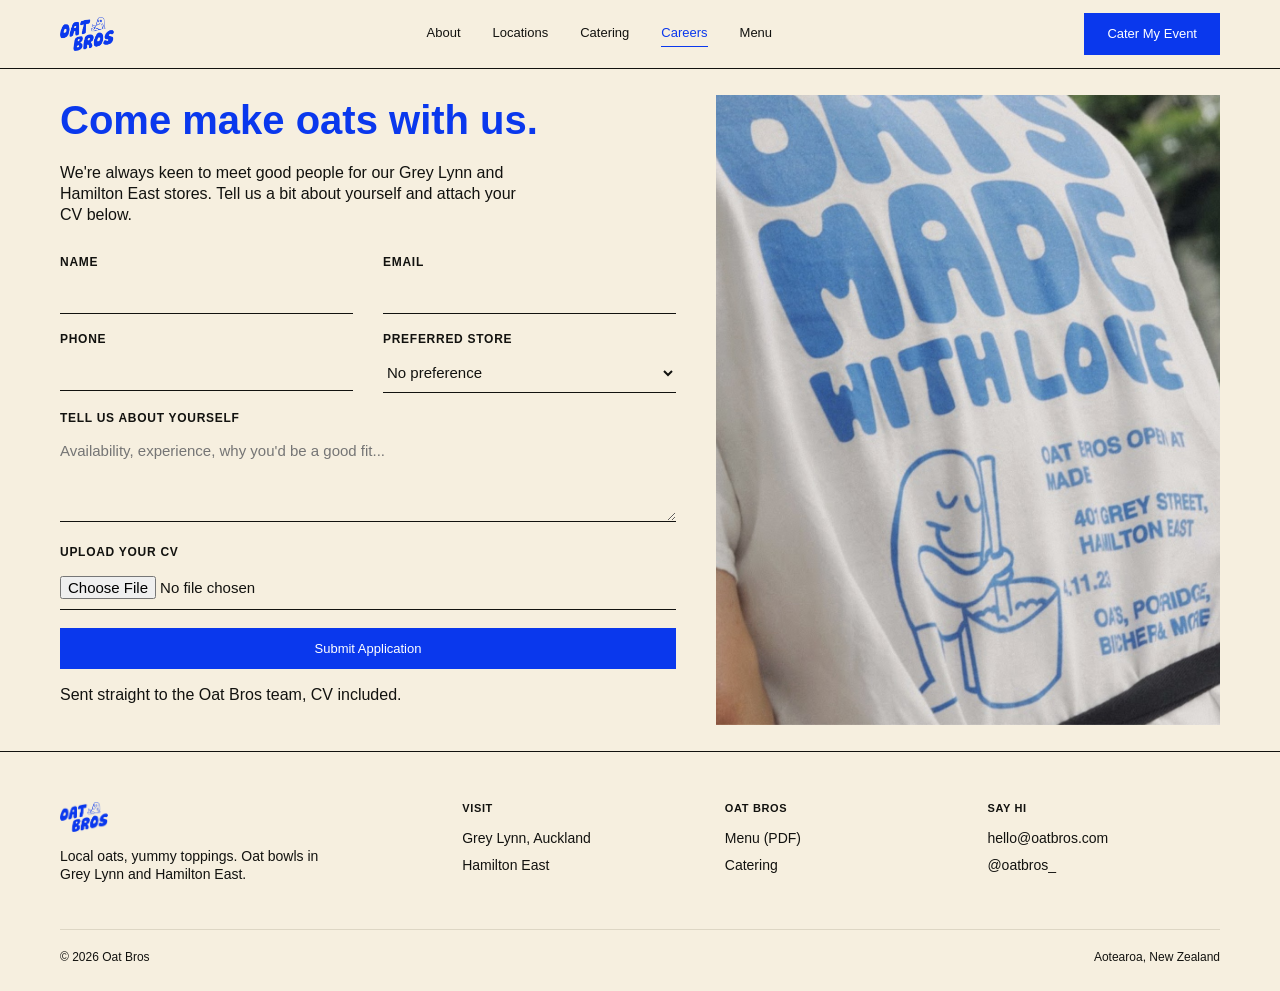
==== careers.html @ 848c264b "Add files via upload" ====
<!DOCTYPE html>
<html lang="en">
<head>
<meta charset="UTF-8">
<meta name="viewport" content="width=device-width, initial-scale=1.0">
<title>Careers — Oat Bros</title>
<meta name="description" content="Join the Oat Bros team in Grey Lynn or Hamilton East.">
<link rel="stylesheet" href="styles.css">
</head>
<body>

<header class="site-header">
  <div class="wrap">
    <a href="index.html" class="logo"><img src="/oat-bros-logo.png" alt="Oat Bros"></a>
    <nav class="nav">
      <a href="index.html#about">About</a>
      <a href="index.html#locations">Locations</a>
      <a href="catering.html">Catering</a>
      <a href="careers.html" class="current">Careers</a>
      <a href="/oat-bros-menu.pdf" target="_blank" rel="noopener">Menu</a>
    </nav>
    <div class="header-cta">
      <a href="catering.html" class="btn btn-solid">Cater My Event</a>
      <button class="nav-toggle" type="button" aria-label="Toggle menu" aria-expanded="false">Menu</button>
    </div>
  </div>
</header>

<section class="section-tight">
  <div class="wrap inset-row img-right">
    <div>
      <h1 style="font-size:clamp(28px,3.6vw,40px); color:var(--blue); margin:0 0 18px;">Come make oats with us.</h1>
      <p style="color:var(--ink-soft); font-size:16px; line-height:1.3; max-width:460px; margin:0 0 30px;">We're always keen to meet good people for our Grey Lynn and Hamilton East stores. Tell us a bit about yourself and attach your CV below.</p>

    <form id="careersForm" style="max-width:680px;" action="https://api.web3forms.com/submit" method="POST" enctype="multipart/form-data">
      <input type="hidden" name="access_key" value="4616c193-f815-4831-a058-849a3627480d">
      <input type="hidden" name="subject" value="New job application — Oat Bros website">
      <input type="hidden" name="from_name" value="Oat Bros Website">
      <input type="checkbox" name="botcheck" style="display:none;" tabindex="-1" autocomplete="off">
      <div class="grid-2">
        <div class="form-field">
          <label for="name">Name</label>
          <input type="text" id="name" name="name" required>
        </div>
        <div class="form-field">
          <label for="email">Email</label>
          <input type="email" id="email" name="email" required>
        </div>
      </div>
      <div class="grid-2">
        <div class="form-field">
          <label for="phone">Phone</label>
          <input type="tel" id="phone" name="phone">
        </div>
        <div class="form-field">
          <label for="location">Preferred Store</label>
          <select id="location" name="location">
            <option>No preference</option>
            <option>Grey Lynn, Auckland</option>
            <option>Hamilton East</option>
          </select>
        </div>
      </div>
      <div class="form-field">
        <label for="message">Tell us about yourself</label>
        <textarea id="message" name="message" placeholder="Availability, experience, why you'd be a good fit..."></textarea>
      </div>
      <div class="form-field">
        <label for="cv">Upload your CV</label>
        <input type="file" id="cv" name="attachment" accept=".pdf,.doc,.docx" style="border-bottom:1px solid var(--ink); padding-bottom:10px;">
      </div>
      <button type="submit" class="btn btn-solid" style="width:100%; justify-content:center;">Submit Application</button>
      <p class="form-note" id="careersFormNote">Sent straight to the Oat Bros team, CV included.</p>
    </form>
    </div>
    <div class="inset-photo"><img src="/oat-bros-tee.jpg" alt="Oat Bros &quot;Oats Made With Love&quot; tee"></div>
  </div>
</section>

<footer class="site-footer">
  <div class="wrap">
    <div class="footer-grid">
      <div class="footer-col">
        <a href="index.html" class="logo"><img src="/oat-bros-logo.png" alt="Oat Bros"></a>
        <p style="margin-top:16px; max-width:260px; color:var(--ink-soft);">Local oats, yummy toppings. Oat bowls in Grey Lynn and Hamilton East.</p>
      </div>
      <div class="footer-col">
        <h5>Visit</h5>
        <a href="index.html#locations">Grey Lynn, Auckland</a>
        <a href="index.html#locations">Hamilton East</a>
      </div>
      <div class="footer-col">
        <h5>Oat Bros</h5>
        <a href="/oat-bros-menu.pdf" target="_blank" rel="noopener">Menu (PDF)</a>
        <a href="catering.html">Catering</a>
      </div>
      <div class="footer-col">
        <h5>Say Hi</h5>
        <a href="mailto:hello@oatbros.com">hello@oatbros.com</a>
        <a href="https://instagram.com/oatbros_" target="_blank" rel="noopener">@oatbros_</a>
      </div>
    </div>
    <div class="footer-bottom">
      <span>© 2026 Oat Bros</span>
      <span>Aotearoa, New Zealand</span>
    </div>
  </div>
</footer>

<script>
  var navToggle = document.querySelector('.nav-toggle');
  var siteNav = document.querySelector('.nav');
  if (navToggle && siteNav) {
    navToggle.addEventListener('click', function () {
      var open = siteNav.classList.toggle('nav-open');
      navToggle.setAttribute('aria-expanded', open);
    });
    siteNav.querySelectorAll('a').forEach(function (a) {
      a.addEventListener('click', function () {
        siteNav.classList.remove('nav-open');
        navToggle.setAttribute('aria-expanded', 'false');
      });
    });
  }

  var careersForm = document.getElementById('careersForm');
  var careersNote = document.getElementById('careersFormNote');
  if (careersForm) {
    careersForm.addEventListener('submit', function (e) {
      e.preventDefault();
      var btn = careersForm.querySelector('button[type="submit"]');
      var originalLabel = btn.textContent;
      btn.disabled = true;
      btn.textContent = 'Sending...';
      fetch(careersForm.action, {
        method: 'POST',
        body: new FormData(careersForm),
        headers: { 'Accept': 'application/json' }
      })
        .then(function (res) { return res.json(); })
        .then(function (data) {
          if (data.success) {
            careersForm.reset();
            btn.textContent = 'Sent!';
            careersNote.textContent = "Thanks — we've got your application and will be in touch.";
          } else {
            btn.disabled = false;
            btn.textContent = originalLabel;
            careersNote.textContent = 'Something went wrong sending that — mind trying again?';
          }
        })
        .catch(function () {
          btn.disabled = false;
          btn.textContent = originalLabel;
          careersNote.textContent = 'Something went wrong sending that — mind trying again?';
        });
    });
  }
</script>

</body>
</html>
---- styles.css ----
/* ===========================================
   Oat Bros — shared styles (v3, simplified)
   Helvetica throughout, no decorative fonts.
   Minimal chrome, hairline dividers, real photography
   carrying the personality instead of CSS ornamentation.
   =========================================== */

:root {
  --blue: #0a38ed; /* Oat Bros brand blue, sampled from logo */
  --blue-dark: #072aad;
  --cream: #f6efdf;
  --paper: #ffffff;
  --ink: #12120f;
  --ink-soft: #12120f; /* body text now black, per global request */
  --line: #ddd6c4;
  --max: 1240px;
}

* { box-sizing: border-box; }
/* overflow-x: clip (not "hidden") on both html and body — "hidden" forces
   the UA to treat the element as a scroll container (which breaks
   position:sticky on .site-header on iOS Safari), while "clip" prevents
   horizontal overflow without creating a scroll container at all. */
html { scroll-behavior: smooth; overflow-x: clip; width: 100%; }

body {
  margin: 0;
  font-family: 'Helvetica Neue', Helvetica, Arial, sans-serif;
  color: var(--ink);
  background: var(--cream);
  line-height: 1.25;
  -webkit-font-smoothing: antialiased;
  overflow-x: clip;
  width: 100%;
}

img { max-width: 100%; display: block; }
a { color: inherit; text-decoration: none; }

.wrap {
  max-width: var(--max);
  margin: 0 auto;
  padding: 0 40px;
}

.eyebrow {
  font-size: 12px;
  text-transform: uppercase;
  letter-spacing: 0.08em;
  font-weight: 700;
  color: var(--ink-soft);
  margin: 0 0 14px;
}

/* ---------- Header ---------- */
.site-header {
  position: sticky;
  top: 0;
  z-index: 50;
  background: var(--cream);
  border-bottom: 1px solid var(--ink);
}
.site-header .wrap {
  display: flex;
  align-items: center;
  justify-content: space-between;
  height: 68px;
}
.logo {
  display: inline-flex;
  align-items: center;
}
.logo img { height: 34px; width: auto; display: block; }
.footer-col .logo img { height: 30px; }
.nav { display: flex; align-items: center; gap: 32px; }
.nav a {
  font-size: 13px;
  color: var(--ink);
  padding: 4px 0;
  border-bottom: 1px solid transparent;
}
.nav a:hover, .nav a.current { border-bottom-color: var(--blue); color: var(--blue); }
.header-cta { display: flex; align-items: center; gap: 22px; }

.nav-toggle {
  display: none;
  background: none;
  border: 1px solid var(--ink);
  padding: 9px 16px;
  font-size: 13px;
  font-weight: 600;
  font-family: inherit;
  cursor: pointer;
  color: var(--ink);
}
.nav-toggle:hover { border-color: var(--blue); color: var(--blue); }

/* ---------- Buttons / links ---------- */
.btn {
  display: inline-flex;
  align-items: center;
  gap: 8px;
  font-weight: 500;
  font-size: 13px;
  padding: 12px 22px;
  border: 1px solid var(--ink);
  cursor: pointer;
  transition: background .15s ease, color .15s ease;
  background: transparent;
  color: var(--ink);
}
.btn-solid { background: var(--blue); color: var(--paper); border-color: var(--blue); }
.btn-solid:hover { background: var(--blue-dark); border-color: var(--blue-dark); }

.link-arrow {
  display: inline-flex;
  align-items: center;
  gap: 6px;
  font-size: 13px;
  border-bottom: 1px solid currentColor;
  padding-bottom: 2px;
}
.link-arrow:hover { opacity: 0.6; }

/* ---------- Hero ---------- */
.hero { padding: 40px 0 32px; }
.hero-statement {
  padding: 44px 0;
  text-align: center;
}
.hero-statement h1 {
  font-size: clamp(38px, 6vw, 68px);
  line-height: 1.05;
  font-weight: 700;
  margin: 0;
  letter-spacing: -0.01em;
  color: var(--blue);
}
.hero-grid {
  display: grid;
  grid-template-columns: 1fr 1fr;
  gap: 50px;
  align-items: center;
}
.hero h1 {
  font-size: clamp(30px, 4vw, 48px);
  line-height: 1.08;
  font-weight: 700;
  margin: 0 0 20px;
  letter-spacing: -0.01em;
  color: var(--blue);
}

/* Full-bleed images — break out of the .wrap container
   (margin trick, not width:100vw, so it can't overshoot the
   real viewport width and cause horizontal scroll on mobile) */
.full-bleed {
  width: auto;
  margin-left: calc(50% - 50vw);
  margin-right: calc(50% - 50vw);
}
.full-bleed .photo-block { aspect-ratio: 2.745/1; } /* 21/9, 15% shorter */
@media (max-width: 900px) {
  .full-bleed .photo-block { aspect-ratio: 0.941/1; } /* 4/5, 15% shorter */
}
.hero-photo { aspect-ratio: 2.09/1; }
@media (max-width: 900px) {
  .hero-photo { aspect-ratio: auto; height: 66.67vh; }
}
.hero .lead {
  font-size: 17px;
  color: var(--ink-soft);
  max-width: 420px;
  margin: 0 0 30px;
}
.hero .cta-row { display: flex; align-items: center; gap: 24px; }
.photo-block {
  aspect-ratio: 4/5;
  display: flex;
  align-items: center;
  justify-content: center;
  color: var(--ink-soft);
  font-size: 12px;
  text-align: center;
  overflow: hidden;
}
.photo-block img { width: 100%; height: 100%; object-fit: cover; border: none; display: block; }

/* Two-up location photos, no borders, no boxed captions */
.location-photos {
  display: grid;
  grid-template-columns: 1fr 1fr;
  gap: 20px;
}
.location-photos .photo-block { aspect-ratio: 4/5; }
.location-simple {
  display: grid;
  grid-template-columns: 1fr 1fr;
  gap: 20px;
  margin-top: 24px;
}
.location-simple h3 { font-size: 18px; font-weight: 700; margin: 0 0 6px; }
.location-simple p { margin: 0; color: var(--ink-soft); font-size: 14px; line-height: 1.25; }
.location-simple a { text-decoration: underline; }
.location-simple a:hover { color: var(--blue); }

/* Menu list */
.menu-tag {
  display: inline-block;
  font-size: 10px;
  text-transform: uppercase;
  letter-spacing: 0.06em;
  font-weight: 700;
  color: var(--blue);
  border: 1px solid var(--blue);
  padding: 2px 8px;
  margin-left: 10px;
  vertical-align: middle;
}

/* ---------- Marquee ---------- */
.marquee {
  overflow: hidden;
  background: var(--blue);
  white-space: nowrap;
}
.marquee-track {
  display: inline-block;
  padding: 14px 0;
  animation: marquee 26s linear infinite;
}
.marquee-track span {
  font-weight: 700;
  font-size: clamp(26px, 3vw, 36px);
  text-transform: uppercase;
  letter-spacing: -0.01em;
  color: var(--cream);
  margin: 0 22px;
}
@keyframes marquee {
  from { transform: translateX(0); }
  to { transform: translateX(-50%); }
}

/* Split row — text on one side, photo bleeding to the outer edge */
.split-bleed {
  width: auto;
  margin-left: calc(50% - 50vw);
  margin-right: calc(50% - 50vw);
  display: grid;
  grid-template-columns: 1fr 1fr;
  align-items: stretch;
  padding-left: max(40px, calc((100vw - 1240px) / 2 + 40px));
}
.split-bleed .text-col {
  display: flex;
  flex-direction: column;
  justify-content: flex-start;
  gap: 20px;
  padding: 40px 60px 40px 0;
  max-width: 520px;
}
.split-bleed .text-col h2 {
  text-transform: uppercase;
  font-weight: 700;
  font-size: clamp(24px, 2.6vw, 32px);
  letter-spacing: 0.01em;
  margin: 0;
  color: var(--blue);
}
.split-bleed .text-col p { margin: 0; color: var(--ink-soft); font-size: 16px; line-height: 1.35; }
.split-bleed .text-col .link-arrow { text-transform: uppercase; align-self: flex-start; }
.split-bleed .img-col { overflow: hidden; min-height: 480px; }
.split-bleed .img-col img { width: 100%; height: 100%; object-fit: cover; display: block; }
@media (max-width: 900px) {
  .split-bleed { grid-template-columns: 1fr; padding-left: 0; }
  .split-bleed .text-col { padding: 40px 22px; max-width: none; }
  .split-bleed .img-col { min-height: 340px; }
}

/* ---------- Inset image + text rows (About / Catering) ---------- */
.inset-row {
  display: grid;
  grid-template-columns: 1fr 1fr;
  gap: 40px;
  align-items: start;
}
.inset-row.img-left { grid-template-columns: 0.9fr 1.1fr; }
.inset-row.img-left .inset-photo { order: 0; }
.inset-row.img-right { grid-template-columns: 1.1fr 0.9fr; }
.inset-row.img-right .inset-photo { order: 2; }
.inset-photo { aspect-ratio: 4/5; overflow: hidden; }
.inset-photo img { width: 100%; height: 100%; object-fit: cover; display: block; }
.inset-row h2 { margin-bottom: 18px; }
.inset-row p { color: var(--ink-soft); font-size: 16px; line-height: 1.3; max-width: 460px; }

/* Centered story block */
.story-center { text-align: center; }
.story-center .inset-photo {
  aspect-ratio: 16/10;
  max-width: 640px;
  margin: 0 auto 24px;
}
.story-center p {
  max-width: 620px;
  margin: 0 auto;
  color: var(--ink-soft);
  font-size: 16px;
  line-height: 1.3;
}

/* Square full-bleed location images + clickable captions (one hover unit) */
.location-square-grid {
  display: grid;
  grid-template-columns: 1fr 1fr;
  gap: 2px;
}
.location-block {
  display: block;
  color: inherit;
  text-align: center;
}
.location-block .photo-block {
  aspect-ratio: 1.176/1; /* 1/1, 15% shorter */
  position: relative;
}
.location-block .location-caption {
  padding: 14px 20px;
  border-top: 1px solid var(--ink);
  transition: background .2s ease, color .2s ease;
}
.location-block:hover .location-caption { background: var(--blue); color: var(--cream); }
.location-caption h3 { font-size: 18px; font-weight: 700; margin: 0 0 4px; }
.location-caption p { margin: 0; font-size: 13px; opacity: 0.75; }

/* ---------- Sections ---------- */
section { padding: 44px 0; }
.section-tight { padding: 26px 0; }
h2.section-title {
  font-size: clamp(26px, 3vw, 36px);
  margin: 0 0 16px;
  line-height: 1.15;
  font-weight: 700;
  max-width: 700px;
  letter-spacing: -0.01em;
  color: var(--blue);
}
.section-lead {
  font-size: 17px;
  color: var(--ink-soft);
  max-width: 560px;
  margin: 0 0 36px;
  line-height: 1.25;
}

/* Photo grid — simple two-up */
.photo-grid {
  display: grid;
  grid-template-columns: 1fr 1fr;
  gap: 20px;
}

/* Product / offering rows */
.offer-row {
  display: grid;
  grid-template-columns: 1fr 1.3fr;
  gap: 44px;
  align-items: center;
  padding: 48px 0;
  border-top: 1px solid var(--line);
}
.offer-row:last-of-type { border-bottom: 1px solid var(--line); }
.offer-row.reverse { grid-template-columns: 1.3fr 1fr; }
.offer-row.reverse .offer-photo { order: 2; }
.offer-row h3 { font-size: 24px; margin: 0 0 12px; font-weight: 700; }
.offer-row p { color: var(--ink-soft); font-size: 15px; max-width: 420px; margin: 0 0 18px; }
.offer-photo { aspect-ratio: 5/4; display:flex; align-items:center; justify-content:center; color: var(--ink-soft); font-size:12px; text-align:center; overflow: hidden; }
.offer-photo img { width: 100%; height: 100%; object-fit: cover; border: none; display: block; }

/* Simple list rows for menu items */
.list-row {
  display: flex;
  justify-content: space-between;
  align-items: baseline;
  gap: 20px;
  padding: 20px 0;
  border-bottom: 1px solid var(--line);
}
.list-row:first-of-type { border-top: 1px solid var(--line); }
.list-row h4 { margin: 0 0 4px; font-size: 16px; font-weight: 700; }
.list-row p { margin: 0; color: var(--ink-soft); font-size: 14px; }
.list-row .price { font-weight: 500; white-space: nowrap; font-size: 13px; color: var(--ink-soft); }

/* Plain statement band */
.statement {
  border-top: 1px solid var(--blue);
  border-bottom: 1px solid var(--blue);
  padding: 50px 0;
  text-align: center;
}
.statement p {
  font-size: clamp(20px, 2.6vw, 30px);
  font-weight: 700;
  max-width: 720px;
  margin: 0 auto;
  line-height: 1.3;
  color: var(--blue);
}

/* Steps */
.steps { display: grid; grid-template-columns: repeat(4, 1fr); gap: 30px; }
.step-num { font-size: 13px; color: var(--ink-soft); margin-bottom: 8px; }
.steps h4 { font-size: 15px; font-weight: 700; margin: 0 0 6px; }
.steps p { color: var(--ink-soft); font-size: 14px; margin: 0; }

/* Locations */
.location-row {
  padding: 32px 0;
  border-top: 1px solid var(--line);
  display: grid;
  grid-template-columns: 1fr 1fr 1fr;
  gap: 20px;
  align-items: baseline;
}
.location-row:last-of-type { border-bottom: 1px solid var(--line); }
.location-row .badge {
  font-size: 11px;
  text-transform: uppercase;
  letter-spacing: 0.06em;
  font-weight: 700;
  color: var(--ink-soft);
}
.location-row h3 { font-size: 22px; margin: 6px 0 0; font-weight: 700; }
.location-row .addr { font-size: 15px; }
.location-row .hours { color: var(--ink-soft); font-size: 14px; }

/* Contact / forms */
.form-field { margin-bottom: 18px; }
.form-field label {
  display: block;
  font-size: 12px;
  text-transform: uppercase;
  letter-spacing: 0.06em;
  font-weight: 700;
  margin-bottom: 6px;
  color: var(--ink-soft);
}
.form-field input,
.form-field select,
.form-field textarea {
  width: 100%;
  padding: 10px 0;
  border: none;
  border-bottom: 1px solid var(--ink);
  border-radius: 0;
  background: transparent;
  font-family: 'Helvetica Neue', Helvetica, Arial, sans-serif;
  font-size: 15px;
  color: var(--ink);
}
.form-field input:focus,
.form-field select:focus,
.form-field textarea:focus { outline: none; border-bottom-color: var(--blue); }
.form-field textarea { resize: vertical; min-height: 90px; }
.form-note { font-size: 12px; color: var(--ink-soft); margin-top: 16px; }
.grid-2 { display: grid; grid-template-columns: 1fr 1fr; gap: 0 30px; }

.contact-panel { border-top: 1px solid var(--ink); padding-top: 30px; }
.contact-panel h3 { font-size: 12px; text-transform: uppercase; letter-spacing: 0.06em; margin: 0 0 8px; font-weight: 700; }
.contact-panel p { color: var(--ink-soft); margin: 0 0 26px; font-size: 15px; }
.contact-panel a { text-decoration: underline; }
.contact-panel a:hover { color: var(--blue); }

/* Footer */
.site-footer { border-top: 1px solid var(--ink); padding: 50px 0 26px; }
.footer-grid {
  display: grid;
  grid-template-columns: 1.6fr 1fr 1fr 1fr;
  gap: 30px;
  padding-bottom: 36px;
}
.footer-col h5 {
  text-transform: uppercase;
  font-size: 11px;
  letter-spacing: 0.06em;
  color: var(--ink-soft);
  margin: 0 0 14px;
  font-weight: 700;
}
.footer-col a, .footer-col p { display: block; color: var(--ink); font-size: 14px; margin-bottom: 10px; }
.footer-col a:hover { color: var(--blue); }
.footer-bottom {
  display: flex;
  justify-content: space-between;
  align-items: center;
  padding-top: 20px;
  border-top: 1px solid var(--line);
  font-size: 12px;
  color: var(--ink-soft);
  flex-wrap: wrap;
  gap: 10px;
}

/* Mobile */
@media (max-width: 900px) {
  .wrap { padding: 0 20px; }
  .hero-grid { grid-template-columns: 1fr; }
  .photo-grid { grid-template-columns: 1fr; }
  .offer-row, .offer-row.reverse { grid-template-columns: 1fr; }
  .offer-row.reverse .offer-photo { order: 0; }
  .steps { grid-template-columns: 1fr 1fr; }
  .location-row { grid-template-columns: 1fr; gap: 6px; }
  .footer-grid { grid-template-columns: 1fr 1fr; }
  .grid-2 { grid-template-columns: 1fr; }
  .site-header .wrap { position: relative; }
  .nav {
    display: none;
    position: absolute;
    top: 100%;
    left: 0;
    right: 0;
    flex-direction: column;
    align-items: flex-start;
    gap: 16px;
    background: var(--cream);
    border-bottom: 1px solid var(--ink);
    padding: 18px 20px 24px;
    z-index: 60;
  }
  .nav.nav-open { display: flex; }
  .nav-toggle { display: inline-block; }
  .inset-row, .inset-row.img-left, .inset-row.img-right { grid-template-columns: 1fr; gap: 30px; }
  .inset-row .inset-photo { order: 0 !important; }
  .location-square-grid, .location-captions { grid-template-columns: 1fr; }
}
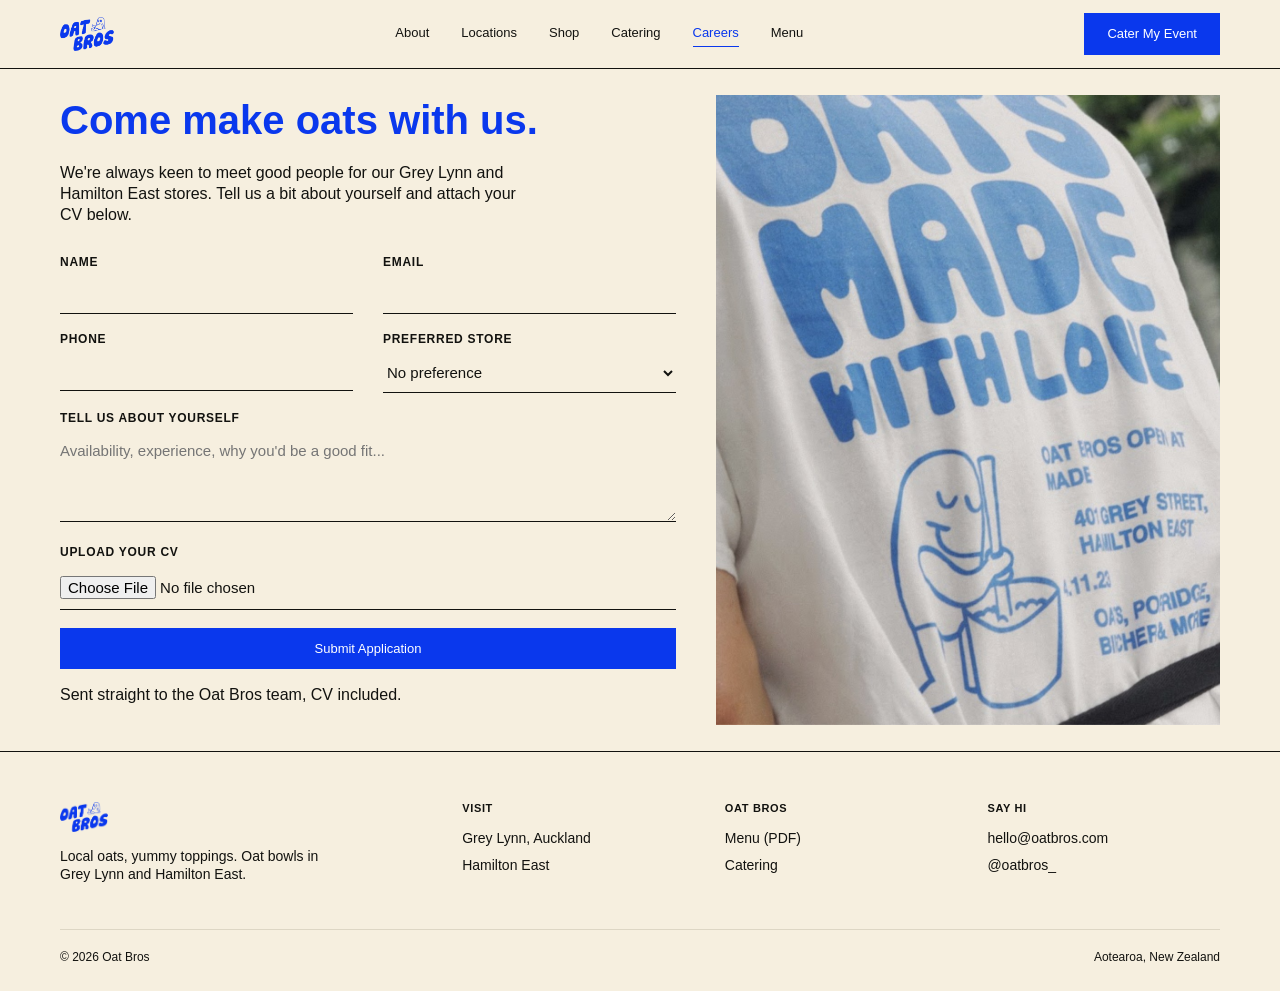
==== commit 4dbe9c55: "Add Shop link to nav" ====
--- a/careers.html
+++ b/careers.html
@@ -15,6 +15,7 @@
     <nav class="nav">
       <a href="index.html#about">About</a>
       <a href="index.html#locations">Locations</a>
+      <a href="shop.html">Shop</a>
       <a href="catering.html">Catering</a>
       <a href="careers.html" class="current">Careers</a>
       <a href="/oat-bros-menu.pdf" target="_blank" rel="noopener">Menu</a>
